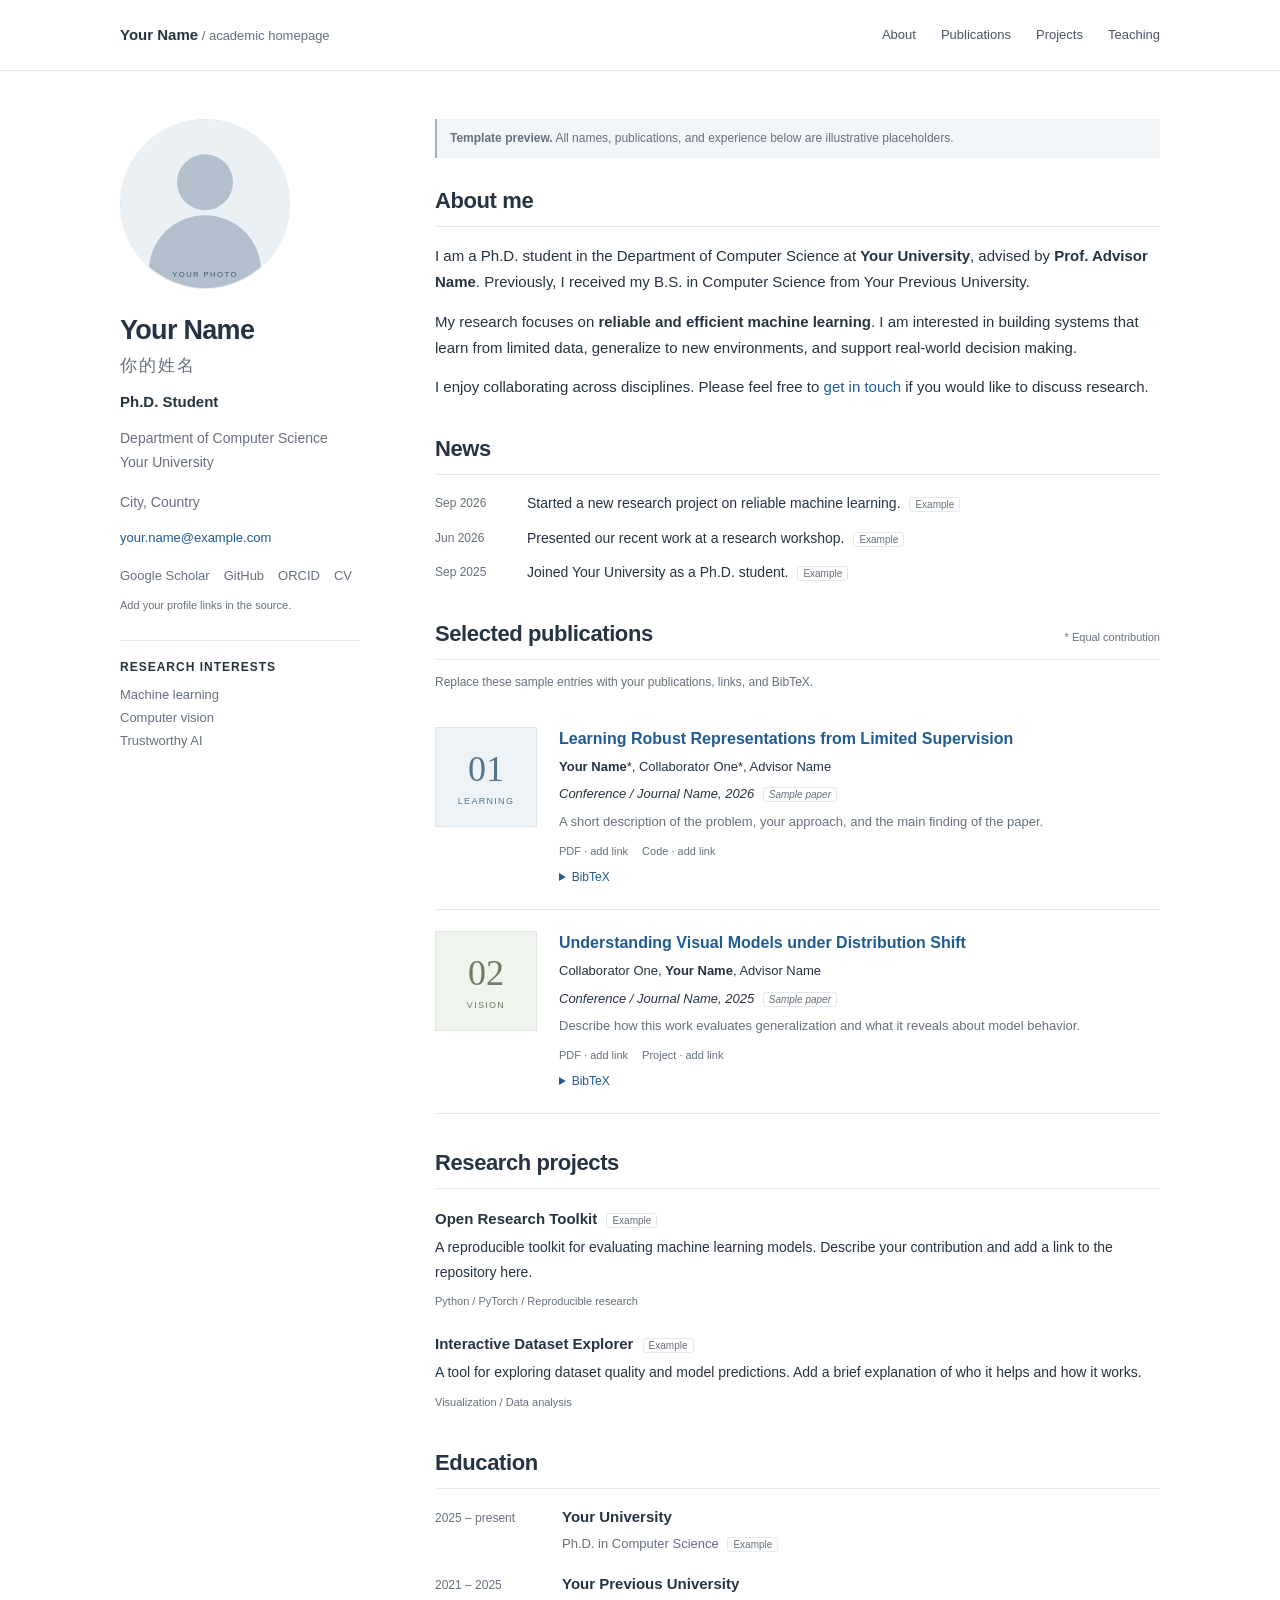
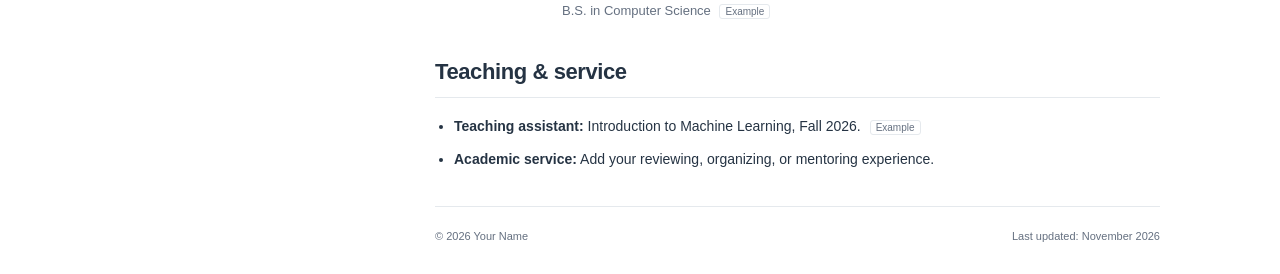
==== index.html @ 6ef875ea "Add files via upload" ====
<!DOCTYPE html>
<html lang="en">
<head>
  <meta charset="utf-8">
  <meta name="viewport" content="width=device-width, initial-scale=1">
  <!-- Replace the title and description with your own information. -->
  <title>Your Name | Academic Homepage</title>
  <meta name="description" content="Academic homepage of Your Name. Research interests, publications, projects, and teaching.">
  <link rel="icon" href="assets/avatar.svg" type="image/svg+xml">
  <link rel="stylesheet" href="style.css">
</head>
<body>
  <a class="skip-link" href="#main">Skip to content</a>
  <header class="site-header">
    <div class="header-inner">
      <a class="wordmark" href="./">Your Name<span> / academic homepage</span></a>
      <nav aria-label="Main navigation">
        <a href="#about">About</a><a href="#publications">Publications</a><a href="#projects">Projects</a><a href="#teaching">Teaching</a>
      </nav>
    </div>
  </header>

  <div class="layout">
    <aside class="profile" aria-label="Personal information">
      <!-- Replace this file with your portrait, and update the alt text. -->
      <img class="portrait" src="assets/avatar.svg" alt="Placeholder portrait — replace with your photo" width="180" height="180">
      <h1>Your Name <span class="chinese-name" lang="zh-CN">你的姓名</span></h1>
      <p class="position">Ph.D. Student</p>
      <p class="affiliation">Department of Computer Science<br>Your University</p>
      <p class="location">City, Country</p>
      <!-- Replace the sample email and add links to your actual profiles. -->
      <a class="email" href="mailto:your.name@example.com">your.name@example.com</a>
      <div class="profile-links" aria-label="Profile links to configure">
        <span>Google Scholar</span><span>GitHub</span><span>ORCID</span><span>CV</span>
      </div>
      <p class="profile-note">Add your profile links in the source.</p>
      <div class="research-topics">
        <h2>Research interests</h2>
        <ul><li>Machine learning</li><li>Computer vision</li><li>Trustworthy AI</li></ul>
      </div>
    </aside>

    <main id="main">
      <p class="template-note"><strong>Template preview.</strong> All names, publications, and experience below are illustrative placeholders.</p>
      <section id="about">
        <h2>About me</h2>
        <p>I am a Ph.D. student in the Department of Computer Science at <strong>Your University</strong>, advised by <strong>Prof. Advisor Name</strong>. Previously, I received my B.S. in Computer Science from Your Previous University.</p>
        <p>My research focuses on <strong>reliable and efficient machine learning</strong>. I am interested in building systems that learn from limited data, generalize to new environments, and support real-world decision making.</p>
        <p>I enjoy collaborating across disciplines. Please feel free to <a href="mailto:your.name@example.com">get in touch</a> if you would like to discuss research.</p>
      </section>

      <section id="news">
        <h2>News</h2>
        <ul class="news-list">
          <li><time datetime="2026-09">Sep 2026</time><span>Started a new research project on reliable machine learning. <span class="sample">Example</span></span></li>
          <li><time datetime="2026-06">Jun 2026</time><span>Presented our recent work at a research workshop. <span class="sample">Example</span></span></li>
          <li><time datetime="2025-09">Sep 2025</time><span>Joined Your University as a Ph.D. student. <span class="sample">Example</span></span></li>
        </ul>
      </section>

      <section id="publications">
        <div class="section-heading"><h2>Selected publications</h2><span>* Equal contribution</span></div>
        <p class="section-intro">Replace these sample entries with your publications, links, and BibTeX.</p>
        <!-- Copy a publication article to add another paper. Use real paper URLs in place of the resource labels. -->
        <article class="publication">
          <div class="paper-mark" aria-hidden="true"><span>01</span>LEARNING</div>
          <div class="paper-content">
            <h3>Learning Robust Representations from Limited Supervision</h3>
            <p class="authors"><strong>Your Name</strong>*, Collaborator One*, Advisor Name</p>
            <p class="venue">Conference / Journal Name, 2026 <span class="sample">Sample paper</span></p>
            <p class="paper-summary">A short description of the problem, your approach, and the main finding of the paper.</p>
            <div class="paper-links"><span>PDF · add link</span><span>Code · add link</span></div>
            <details><summary>BibTeX</summary><pre><code>@article{yourname2026sample,
  title   = {Learning Robust Representations from Limited Supervision},
  author  = {Your Name and Collaborator One and Advisor Name},
  journal = {Conference / Journal Name — placeholder},
  year    = {2026},
  note    = {Illustrative entry; replace before publishing}
}</code></pre></details>
          </div>
        </article>
        <article class="publication">
          <div class="paper-mark second" aria-hidden="true"><span>02</span>VISION</div>
          <div class="paper-content">
            <h3>Understanding Visual Models under Distribution Shift</h3>
            <p class="authors">Collaborator One, <strong>Your Name</strong>, Advisor Name</p>
            <p class="venue">Conference / Journal Name, 2025 <span class="sample">Sample paper</span></p>
            <p class="paper-summary">Describe how this work evaluates generalization and what it reveals about model behavior.</p>
            <div class="paper-links"><span>PDF · add link</span><span>Project · add link</span></div>
            <details><summary>BibTeX</summary><pre><code>@article{yourname2025sample,
  title   = {Understanding Visual Models under Distribution Shift},
  author  = {Collaborator One and Your Name and Advisor Name},
  journal = {Conference / Journal Name — placeholder},
  year    = {2025},
  note    = {Illustrative entry; replace before publishing}
}</code></pre></details>
          </div>
        </article>
      </section>

      <section id="projects">
        <h2>Research projects</h2>
        <article class="project"><h3>Open Research Toolkit <span class="sample">Example</span></h3><p>A reproducible toolkit for evaluating machine learning models. Describe your contribution and add a link to the repository here.</p><span class="project-meta">Python / PyTorch / Reproducible research</span></article>
        <article class="project"><h3>Interactive Dataset Explorer <span class="sample">Example</span></h3><p>A tool for exploring dataset quality and model predictions. Add a brief explanation of who it helps and how it works.</p><span class="project-meta">Visualization / Data analysis</span></article>
      </section>

      <section id="education">
        <h2>Education</h2>
        <div class="timeline-row"><span class="date">2025 – present</span><div><h3>Your University</h3><p>Ph.D. in Computer Science <span class="sample">Example</span></p></div></div>
        <div class="timeline-row"><span class="date">2021 – 2025</span><div><h3>Your Previous University</h3><p>B.S. in Computer Science <span class="sample">Example</span></p></div></div>
      </section>

      <section id="teaching">
        <h2>Teaching &amp; service</h2>
        <ul class="plain-list"><li><strong>Teaching assistant:</strong> Introduction to Machine Learning, Fall 2026. <span class="sample">Example</span></li><li><strong>Academic service:</strong> Add your reviewing, organizing, or mentoring experience.</li></ul>
      </section>
      <footer><span>© 2026 Your Name</span><span>Last updated: November 2026</span></footer>
    </main>
  </div>
</body>
</html>
---- style.css ----
:root{color-scheme:light;--ink:#253343;--muted:#657080;--blue:#205b91;--line:#e5e9ed;--soft:#f3f6f8}
*{box-sizing:border-box}
html{scroll-behavior:smooth;scroll-padding-top:90px}
body{margin:0;background:#fff;color:var(--ink);font-family:-apple-system,BlinkMacSystemFont,"Segoe UI",Arial,"Noto Sans",sans-serif;font-size:15px;line-height:1.75}
a{color:var(--blue);text-decoration:none;text-underline-offset:3px}
a:hover{text-decoration:underline}
a:focus-visible,summary:focus-visible{outline:3px solid #85aed1;outline-offset:5px;border-radius:2px}
.skip-link{position:absolute;left:16px;top:-100px;background:white;padding:10px;z-index:10}.skip-link:focus{top:10px}
.site-header{border-bottom:1px solid var(--line);background:#fff}
.header-inner{max-width:1100px;padding:22px 30px;margin:auto;display:flex;justify-content:space-between;gap:24px;align-items:center}
.wordmark{font-weight:650;color:var(--ink);white-space:nowrap}.wordmark span{font-weight:400;color:var(--muted);font-size:13px}
nav{display:flex;gap:25px;font-size:13px}nav a{color:#495568}
.layout{max-width:1100px;padding:48px 30px 0;margin:auto;display:grid;grid-template-columns:240px minmax(0,1fr);gap:65px}
.profile{align-self:start;position:sticky;top:35px}.portrait{display:block;width:170px;height:170px;border-radius:50%;margin-bottom:24px;object-fit:cover;border:1px solid var(--line)}
h1{font-size:27px;letter-spacing:-.7px;line-height:1.3;margin:0 0 12px}.chinese-name{display:block;font-size:17px;font-weight:400;color:var(--muted);letter-spacing:2px;margin-top:7px}
.profile p{margin:0 0 10px}.position{font-weight:600}.affiliation,.location{font-size:14px;color:var(--muted)}.location{margin-top:15px!important}.email{font-size:13px;overflow-wrap:anywhere}
.profile-links{display:flex;flex-wrap:wrap;gap:6px 14px;margin-top:15px;font-size:13px;color:var(--muted)}.profile-note{font-size:11px;color:var(--muted);margin-top:8px!important}
.research-topics{border-top:1px solid var(--line);margin-top:25px;padding-top:18px}.research-topics h2{font-size:12px;letter-spacing:1px;text-transform:uppercase;border:0;padding:0;margin:0 0 8px}.research-topics ul{list-style:none;padding:0;margin:0;color:var(--muted);font-size:13px}
main{min-width:0}.template-note{font-size:12px;line-height:1.6;padding:10px 13px;background:var(--soft);border-left:2px solid #9cb1c2;color:var(--muted);margin:0 0 28px}
section{margin-bottom:34px}h2{font-size:22px;font-weight:600;letter-spacing:-.4px;margin:0 0 16px;padding-bottom:9px;border-bottom:1px solid var(--line);line-height:1.4}p{margin:0 0 13px}strong{font-weight:600}h3{font-size:15px;line-height:1.5;margin:0 0 5px;font-weight:600}
.news-list{list-style:none;padding:0;margin:0}.news-list li{display:grid;grid-template-columns:78px 1fr;gap:14px;margin:10px 0;font-size:14px}.news-list time{font-size:12px;color:var(--muted);padding-top:2px}.sample{font-size:10px;font-weight:400;color:var(--muted);border:1px solid var(--line);padding:1px 5px;border-radius:3px;white-space:nowrap;margin-left:5px}
.section-heading{display:flex;align-items:baseline;justify-content:space-between;gap:15px;border-bottom:1px solid var(--line);margin-bottom:12px}.section-heading h2{border:0;margin:0}.section-heading>span{color:var(--muted);font-size:11px;white-space:nowrap}.section-intro{font-size:12px;color:var(--muted)}
.publication{display:grid;grid-template-columns:102px minmax(0,1fr);gap:22px;padding:21px 0;border-bottom:1px solid var(--line)}.paper-mark{height:100px;background:#edf3f7;border:1px solid #dae5ed;display:flex;flex-direction:column;align-items:center;justify-content:center;font-size:9px;letter-spacing:1.3px;color:#56758d}.paper-mark span{font-family:Georgia,serif;font-size:36px;line-height:1.4;letter-spacing:0}.paper-mark.second{background:#f0f4ef;border-color:#e0e7dd;color:#6c7d60}.paper-content h3{color:var(--blue);font-size:16px}.authors,.venue,.paper-summary{font-size:13px;margin:5px 0}.venue{font-style:italic}.paper-summary{color:var(--muted);line-height:1.65}.paper-links{display:flex;gap:14px;font-size:11px;color:var(--muted);margin-top:9px}details{margin-top:6px;font-size:12px}summary{cursor:pointer;color:var(--blue);width:fit-content}pre{padding:12px;background:var(--soft);font-size:11px;overflow:auto;line-height:1.6;max-width:100%}
.project{margin:19px 0}.project p{font-size:14px;margin-bottom:3px}.project-meta{font-size:11px;color:var(--muted)}.timeline-row{display:grid;grid-template-columns:112px 1fr;gap:15px;margin:17px 0}.date{font-size:12px;color:var(--muted);padding-top:2px}.timeline-row p{font-size:13px;margin:0;color:var(--muted)}.plain-list{padding-left:19px;font-size:14px}.plain-list li{margin-bottom:9px}footer{border-top:1px solid var(--line);padding:20px 0 28px;display:flex;justify-content:space-between;gap:15px;font-size:11px;color:var(--muted)}
@media(min-width:1200px){.layout{gap:75px}}
@media(max-width:800px){.header-inner{padding:18px 24px;flex-wrap:wrap;gap:10px}nav{gap:20px}.layout{grid-template-columns:200px minmax(0,1fr);gap:30px;padding:32px 24px 0}.portrait{width:145px;height:145px}.publication{grid-template-columns:1fr}.paper-mark{display:none}.wordmark span{display:none}}
@media(max-width:600px){html{scroll-padding-top:20px}.header-inner{display:block}.wordmark{font-size:15px}nav{margin-top:12px;gap:18px;flex-wrap:wrap;font-size:12px}.layout{display:block;padding:27px 22px 0}.profile{position:static;margin-bottom:30px;display:flow-root}.portrait{float:right;width:96px;height:96px;margin:0 0 15px 15px}h1{font-size:25px}.chinese-name{font-size:15px}.research-topics{clear:both;padding-top:14px;margin-top:18px}.research-topics ul{display:flex;flex-wrap:wrap;gap:4px 15px}.profile-note{margin-bottom:0!important}.section-heading{flex-wrap:wrap;gap:0;padding-bottom:7px}.section-heading h2{padding-bottom:4px}.news-list li{grid-template-columns:68px 1fr;gap:8px}.timeline-row{grid-template-columns:100px 1fr;gap:10px}footer{flex-wrap:wrap}h2{font-size:21px}}
@media(prefers-reduced-motion:reduce){html{scroll-behavior:auto}}
@media print{.site-header,.skip-link,.template-note,.profile-note{display:none}.layout{max-width:none;grid-template-columns:190px 1fr;gap:30px;padding:0}.profile{position:static}body{font-size:12px}section{break-inside:avoid}a{color:inherit}.portrait{width:120px;height:120px}}
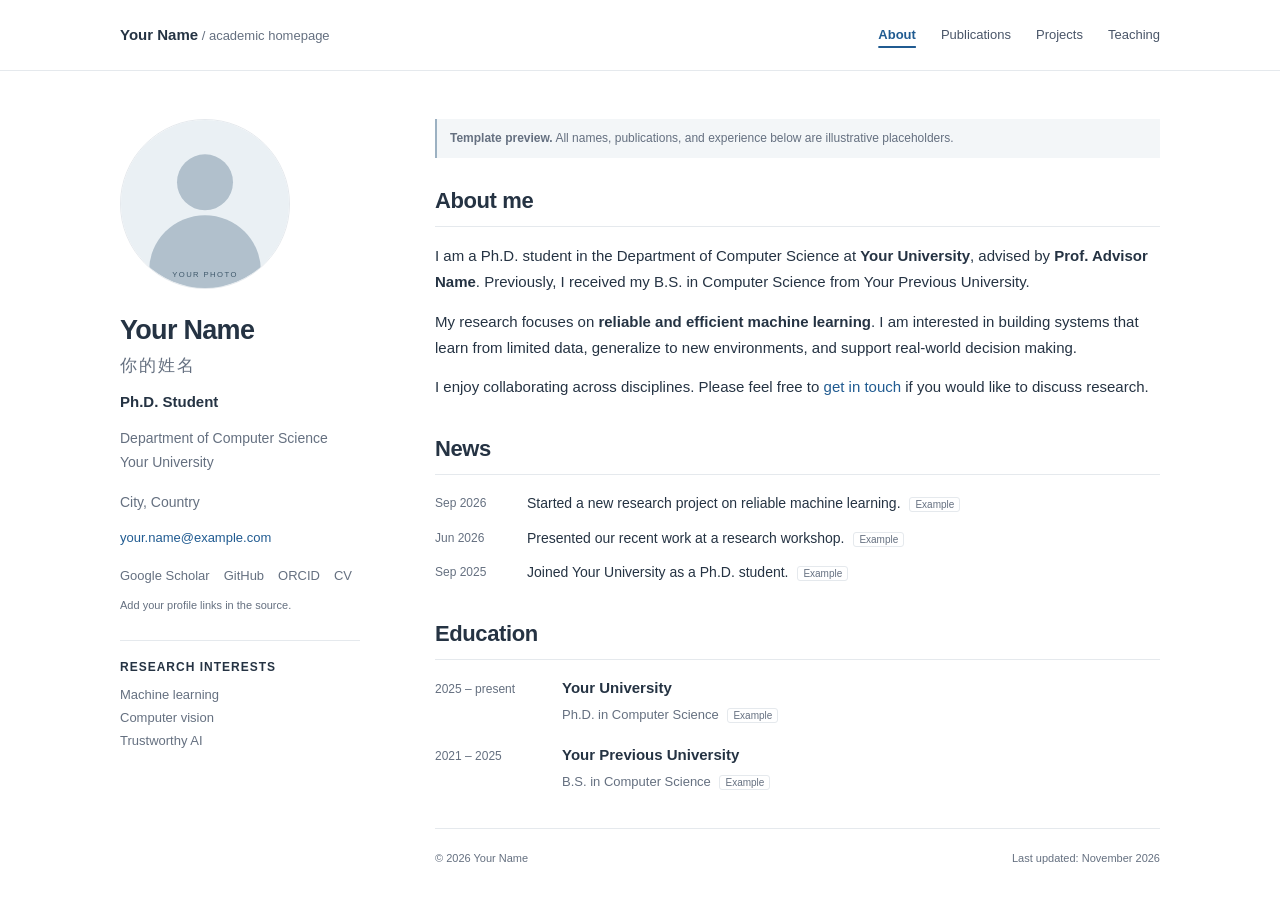
==== commit b727cd5b: "Split academic homepage into four static pages" ====
--- a/index.html
+++ b/index.html
@@ -4,8 +4,8 @@
   <meta charset="utf-8">
   <meta name="viewport" content="width=device-width, initial-scale=1">
   <!-- Replace the title and description with your own information. -->
-  <title>Your Name | Academic Homepage</title>
-  <meta name="description" content="Academic homepage of Your Name. Research interests, publications, projects, and teaching.">
+  <title>About | Your Name</title>
+  <meta name="description" content="About — Your Name, academic homepage.">
   <link rel="icon" href="assets/avatar.svg" type="image/svg+xml">
   <link rel="stylesheet" href="style.css">
 </head>
@@ -15,7 +15,7 @@
     <div class="header-inner">
       <a class="wordmark" href="./">Your Name<span> / academic homepage</span></a>
       <nav aria-label="Main navigation">
-        <a href="#about">About</a><a href="#publications">Publications</a><a href="#projects">Projects</a><a href="#teaching">Teaching</a>
+        <a href="index.html" aria-current="page">About</a><a href="publications.html">Publications</a><a href="projects.html">Projects</a><a href="teaching.html">Teaching</a>
       </nav>
     </div>
   </header>
@@ -58,61 +58,10 @@
         </ul>
       </section>
 
-      <section id="publications">
-        <div class="section-heading"><h2>Selected publications</h2><span>* Equal contribution</span></div>
-        <p class="section-intro">Replace these sample entries with your publications, links, and BibTeX.</p>
-        <!-- Copy a publication article to add another paper. Use real paper URLs in place of the resource labels. -->
-        <article class="publication">
-          <div class="paper-mark" aria-hidden="true"><span>01</span>LEARNING</div>
-          <div class="paper-content">
-            <h3>Learning Robust Representations from Limited Supervision</h3>
-            <p class="authors"><strong>Your Name</strong>*, Collaborator One*, Advisor Name</p>
-            <p class="venue">Conference / Journal Name, 2026 <span class="sample">Sample paper</span></p>
-            <p class="paper-summary">A short description of the problem, your approach, and the main finding of the paper.</p>
-            <div class="paper-links"><span>PDF · add link</span><span>Code · add link</span></div>
-            <details><summary>BibTeX</summary><pre><code>@article{yourname2026sample,
-  title   = {Learning Robust Representations from Limited Supervision},
-  author  = {Your Name and Collaborator One and Advisor Name},
-  journal = {Conference / Journal Name — placeholder},
-  year    = {2026},
-  note    = {Illustrative entry; replace before publishing}
-}</code></pre></details>
-          </div>
-        </article>
-        <article class="publication">
-          <div class="paper-mark second" aria-hidden="true"><span>02</span>VISION</div>
-          <div class="paper-content">
-            <h3>Understanding Visual Models under Distribution Shift</h3>
-            <p class="authors">Collaborator One, <strong>Your Name</strong>, Advisor Name</p>
-            <p class="venue">Conference / Journal Name, 2025 <span class="sample">Sample paper</span></p>
-            <p class="paper-summary">Describe how this work evaluates generalization and what it reveals about model behavior.</p>
-            <div class="paper-links"><span>PDF · add link</span><span>Project · add link</span></div>
-            <details><summary>BibTeX</summary><pre><code>@article{yourname2025sample,
-  title   = {Understanding Visual Models under Distribution Shift},
-  author  = {Collaborator One and Your Name and Advisor Name},
-  journal = {Conference / Journal Name — placeholder},
-  year    = {2025},
-  note    = {Illustrative entry; replace before publishing}
-}</code></pre></details>
-          </div>
-        </article>
-      </section>
-
-      <section id="projects">
-        <h2>Research projects</h2>
-        <article class="project"><h3>Open Research Toolkit <span class="sample">Example</span></h3><p>A reproducible toolkit for evaluating machine learning models. Describe your contribution and add a link to the repository here.</p><span class="project-meta">Python / PyTorch / Reproducible research</span></article>
-        <article class="project"><h3>Interactive Dataset Explorer <span class="sample">Example</span></h3><p>A tool for exploring dataset quality and model predictions. Add a brief explanation of who it helps and how it works.</p><span class="project-meta">Visualization / Data analysis</span></article>
-      </section>
-
       <section id="education">
         <h2>Education</h2>
         <div class="timeline-row"><span class="date">2025 – present</span><div><h3>Your University</h3><p>Ph.D. in Computer Science <span class="sample">Example</span></p></div></div>
         <div class="timeline-row"><span class="date">2021 – 2025</span><div><h3>Your Previous University</h3><p>B.S. in Computer Science <span class="sample">Example</span></p></div></div>
-      </section>
-
-      <section id="teaching">
-        <h2>Teaching &amp; service</h2>
-        <ul class="plain-list"><li><strong>Teaching assistant:</strong> Introduction to Machine Learning, Fall 2026. <span class="sample">Example</span></li><li><strong>Academic service:</strong> Add your reviewing, organizing, or mentoring experience.</li></ul>
       </section>
       <footer><span>© 2026 Your Name</span><span>Last updated: November 2026</span></footer>
     </main>
--- a/style.css
+++ b/style.css
@@ -9,7 +9,7 @@
 .site-header{border-bottom:1px solid var(--line);background:#fff}
 .header-inner{max-width:1100px;padding:22px 30px;margin:auto;display:flex;justify-content:space-between;gap:24px;align-items:center}
 .wordmark{font-weight:650;color:var(--ink);white-space:nowrap}.wordmark span{font-weight:400;color:var(--muted);font-size:13px}
-nav{display:flex;gap:25px;font-size:13px}nav a{color:#495568}
+nav{display:flex;gap:25px;font-size:13px}nav a{color:#495568}nav a[aria-current="page"]{color:var(--blue);font-weight:650;text-decoration:underline;text-decoration-thickness:2px;text-underline-offset:7px}
 .layout{max-width:1100px;padding:48px 30px 0;margin:auto;display:grid;grid-template-columns:240px minmax(0,1fr);gap:65px}
 .profile{align-self:start;position:sticky;top:35px}.portrait{display:block;width:170px;height:170px;border-radius:50%;margin-bottom:24px;object-fit:cover;border:1px solid var(--line)}
 h1{font-size:27px;letter-spacing:-.7px;line-height:1.3;margin:0 0 12px}.chinese-name{display:block;font-size:17px;font-weight:400;color:var(--muted);letter-spacing:2px;margin-top:7px}
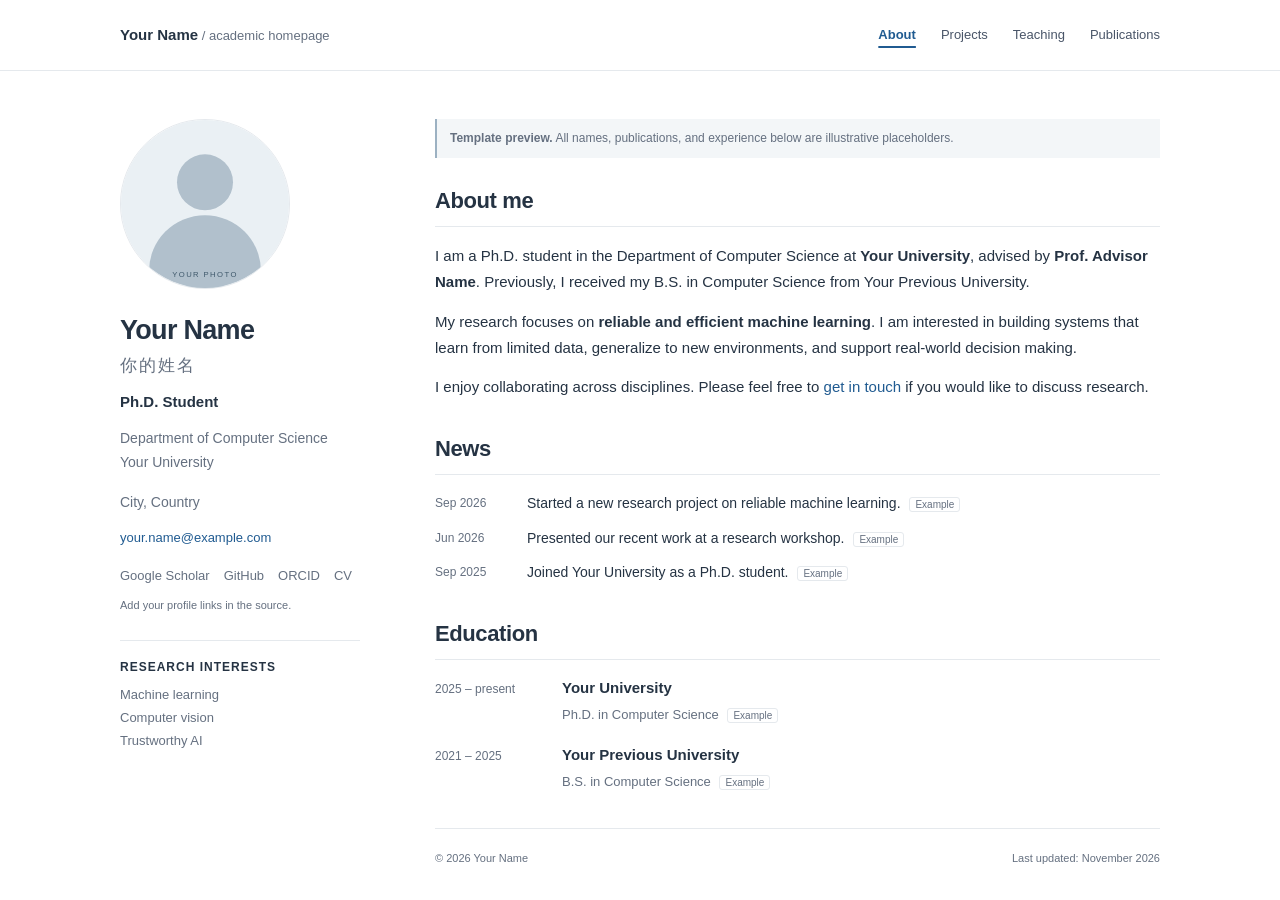
==== commit 5ea241f3: "Reorder navigation to About, Projects, Teaching, Publications" ====
--- a/index.html
+++ b/index.html
@@ -15,7 +15,7 @@
     <div class="header-inner">
       <a class="wordmark" href="./">Your Name<span> / academic homepage</span></a>
       <nav aria-label="Main navigation">
-        <a href="index.html" aria-current="page">About</a><a href="publications.html">Publications</a><a href="projects.html">Projects</a><a href="teaching.html">Teaching</a>
+        <a href="index.html" aria-current="page">About</a><a href="projects.html">Projects</a><a href="teaching.html">Teaching</a><a href="publications.html">Publications</a>
       </nav>
     </div>
   </header>
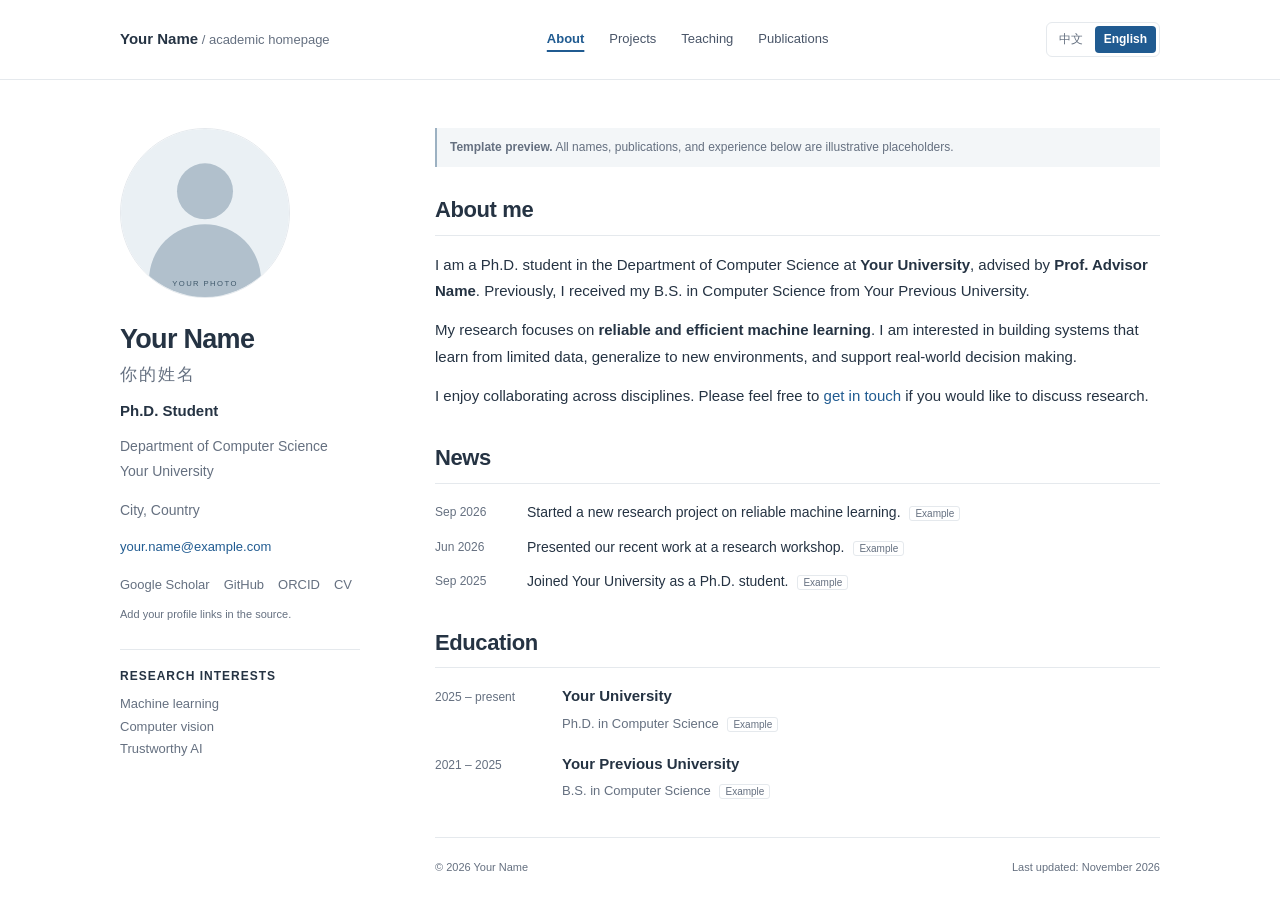
==== commit 89b30f42: "Add Chinese and English versions with language switcher" ====
--- a/index.html
+++ b/index.html
@@ -8,6 +8,8 @@
   <meta name="description" content="About — Your Name, academic homepage.">
   <link rel="icon" href="assets/avatar.svg" type="image/svg+xml">
   <link rel="stylesheet" href="style.css">
+  <link rel="alternate" hreflang="en" href="index.html">
+  <link rel="alternate" hreflang="zh-CN" href="index.zh.html">
 </head>
 <body>
   <a class="skip-link" href="#main">Skip to content</a>
@@ -17,6 +19,10 @@
       <nav aria-label="Main navigation">
         <a href="index.html" aria-current="page">About</a><a href="projects.html">Projects</a><a href="teaching.html">Teaching</a><a href="publications.html">Publications</a>
       </nav>
+      <div class="language-switch" role="group" aria-label="Language / 语言">
+        <a href="index.zh.html" lang="zh-CN" hreflang="zh-CN" aria-label="切换到中文">中文</a>
+        <a href="index.html" lang="en" hreflang="en" aria-current="true" aria-label="Switch to English">English</a>
+      </div>
     </div>
   </header>
 
--- a/style.css
+++ b/style.css
@@ -27,3 +27,11 @@
 @media(max-width:600px){html{scroll-padding-top:20px}.header-inner{display:block}.wordmark{font-size:15px}nav{margin-top:12px;gap:18px;flex-wrap:wrap;font-size:12px}.layout{display:block;padding:27px 22px 0}.profile{position:static;margin-bottom:30px;display:flow-root}.portrait{float:right;width:96px;height:96px;margin:0 0 15px 15px}h1{font-size:25px}.chinese-name{font-size:15px}.research-topics{clear:both;padding-top:14px;margin-top:18px}.research-topics ul{display:flex;flex-wrap:wrap;gap:4px 15px}.profile-note{margin-bottom:0!important}.section-heading{flex-wrap:wrap;gap:0;padding-bottom:7px}.section-heading h2{padding-bottom:4px}.news-list li{grid-template-columns:68px 1fr;gap:8px}.timeline-row{grid-template-columns:100px 1fr;gap:10px}footer{flex-wrap:wrap}h2{font-size:21px}}
 @media(prefers-reduced-motion:reduce){html{scroll-behavior:auto}}
 @media print{.site-header,.skip-link,.template-note,.profile-note{display:none}.layout{max-width:none;grid-template-columns:190px 1fr;gap:30px;padding:0}.profile{position:static}body{font-size:12px}section{break-inside:avoid}a{color:inherit}.portrait{width:120px;height:120px}}
+
+/* Static language selector */
+.header-inner{flex-wrap:wrap;gap:16px 24px}
+.language-switch{display:flex;gap:3px;align-items:center;padding:3px;border:1px solid var(--line);border-radius:6px;font-size:12px;white-space:nowrap}
+.language-switch a{display:block;padding:3px 9px;border-radius:4px;color:var(--muted)}
+.language-switch a[aria-current="true"]{background:var(--blue);color:#fff;font-weight:600}
+@media(max-width:600px){.language-switch{width:fit-content;margin-top:15px}}
+@media print{.language-switch{display:none}}
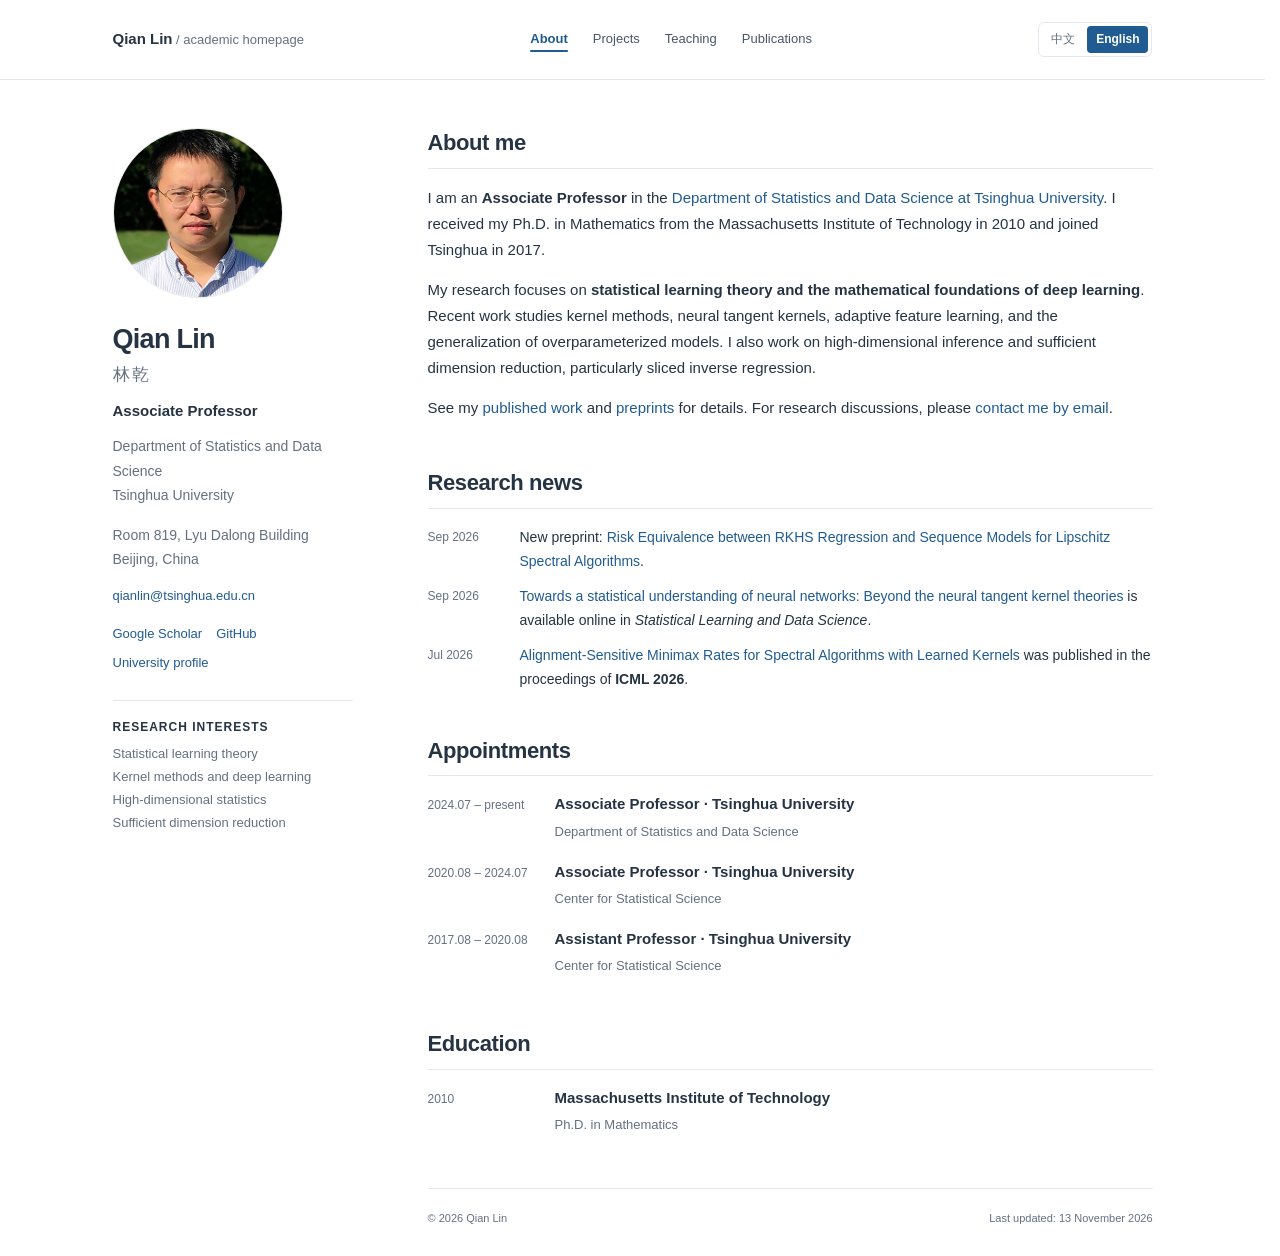
==== commit ac0613ee: "Complete Qian Lin's bilingual homepage with verified profile and research updates" ====
--- a/index.html
+++ b/index.html
@@ -3,10 +3,9 @@
 <head>
   <meta charset="utf-8">
   <meta name="viewport" content="width=device-width, initial-scale=1">
-  <!-- Replace the title and description with your own information. -->
-  <title>About | Your Name</title>
-  <meta name="description" content="About — Your Name, academic homepage.">
-  <link rel="icon" href="assets/avatar.svg" type="image/svg+xml">
+  <title>Qian Lin | Tsinghua University</title>
+  <meta name="description" content="Qian Lin, Associate Professor at Tsinghua University. Research in statistical learning theory, kernel methods, deep learning and high-dimensional statistics.">
+  <link rel="icon" href="assets/favicon.svg" type="image/svg+xml">
   <link rel="stylesheet" href="style.css">
   <link rel="alternate" hreflang="en" href="index.html">
   <link rel="alternate" hreflang="zh-CN" href="index.zh.html">
@@ -15,7 +14,7 @@
   <a class="skip-link" href="#main">Skip to content</a>
   <header class="site-header">
     <div class="header-inner">
-      <a class="wordmark" href="./">Your Name<span> / academic homepage</span></a>
+      <a class="wordmark" href="index.html">Qian Lin<span> / academic homepage</span></a>
       <nav aria-label="Main navigation">
         <a href="index.html" aria-current="page">About</a><a href="projects.html">Projects</a><a href="teaching.html">Teaching</a><a href="publications.html">Publications</a>
       </nav>
@@ -28,48 +27,53 @@
 
   <div class="layout">
     <aside class="profile" aria-label="Personal information">
-      <!-- Replace this file with your portrait, and update the alt text. -->
-      <img class="portrait" src="assets/avatar.svg" alt="Placeholder portrait — replace with your photo" width="180" height="180">
-      <h1>Your Name <span class="chinese-name" lang="zh-CN">你的姓名</span></h1>
-      <p class="position">Ph.D. Student</p>
-      <p class="affiliation">Department of Computer Science<br>Your University</p>
-      <p class="location">City, Country</p>
-      <!-- Replace the sample email and add links to your actual profiles. -->
-      <a class="email" href="mailto:your.name@example.com">your.name@example.com</a>
-      <div class="profile-links" aria-label="Profile links to configure">
-        <span>Google Scholar</span><span>GitHub</span><span>ORCID</span><span>CV</span>
+      <!-- Portrait and appointment details: Tsinghua faculty profile; sources recorded in README.md. -->
+      <img class="portrait portrait-photo" src="assets/qian-lin.jpg" alt="Qian Lin" width="320" height="400">
+      <h1>Qian Lin <span class="chinese-name" lang="zh-CN">林乾</span></h1>
+      <p class="position">Associate Professor</p>
+      <p class="affiliation">Department of Statistics and Data Science<br>Tsinghua University</p>
+      <p class="location">Room 819, Lyu Dalong Building<br>Beijing, China</p>
+      <a class="email" href="mailto:qianlin@tsinghua.edu.cn">qianlin@tsinghua.edu.cn</a>
+      <div class="profile-links" aria-label="Profile links">
+        <a href="https://scholar.google.com/citations?user=kHPrqdgAAAAJ&amp;hl=en">Google Scholar</a>
+        <a href="https://github.com/qianlinpage">GitHub</a>
+        <a href="https://www.stat.tsinghua.edu.cn/en/info/1023/1049.htm">University profile</a>
       </div>
-      <p class="profile-note">Add your profile links in the source.</p>
       <div class="research-topics">
         <h2>Research interests</h2>
-        <ul><li>Machine learning</li><li>Computer vision</li><li>Trustworthy AI</li></ul>
+        <ul><li>Statistical learning theory</li><li>Kernel methods and deep learning</li><li>High-dimensional statistics</li><li>Sufficient dimension reduction</li></ul>
       </div>
     </aside>
 
     <main id="main">
-      <p class="template-note"><strong>Template preview.</strong> All names, publications, and experience below are illustrative placeholders.</p>
       <section id="about">
         <h2>About me</h2>
-        <p>I am a Ph.D. student in the Department of Computer Science at <strong>Your University</strong>, advised by <strong>Prof. Advisor Name</strong>. Previously, I received my B.S. in Computer Science from Your Previous University.</p>
-        <p>My research focuses on <strong>reliable and efficient machine learning</strong>. I am interested in building systems that learn from limited data, generalize to new environments, and support real-world decision making.</p>
-        <p>I enjoy collaborating across disciplines. Please feel free to <a href="mailto:your.name@example.com">get in touch</a> if you would like to discuss research.</p>
+        <p>I am an <strong>Associate Professor</strong> in the <a href="https://www.stat.tsinghua.edu.cn/en/info/1023/1049.htm">Department of Statistics and Data Science at Tsinghua University</a>. I received my Ph.D. in Mathematics from the Massachusetts Institute of Technology in 2010 and joined Tsinghua in 2017.</p>
+        <p>My research focuses on <strong>statistical learning theory and the mathematical foundations of deep learning</strong>. Recent work studies kernel methods, neural tangent kernels, adaptive feature learning, and the generalization of overparameterized models. I also work on high-dimensional inference and sufficient dimension reduction, particularly sliced inverse regression.</p>
+        <p>See my <a href="publications.html#published-papers">published work</a> and <a href="publications.html#preprints">preprints</a> for details. For research discussions, please <a href="mailto:qianlin@tsinghua.edu.cn">contact me by email</a>.</p>
       </section>
 
       <section id="news">
-        <h2>News</h2>
+        <h2>Research news</h2>
         <ul class="news-list">
-          <li><time datetime="2026-09">Sep 2026</time><span>Started a new research project on reliable machine learning. <span class="sample">Example</span></span></li>
-          <li><time datetime="2026-06">Jun 2026</time><span>Presented our recent work at a research workshop. <span class="sample">Example</span></span></li>
-          <li><time datetime="2025-09">Sep 2025</time><span>Joined Your University as a Ph.D. student. <span class="sample">Example</span></span></li>
+          <li><time datetime="2026-09-08">Sep 2026</time><span>New preprint: <a href="publications.html#paper-40">Risk Equivalence between RKHS Regression and Sequence Models for Lipschitz Spectral Algorithms</a>.</span></li>
+          <li><time datetime="2026-09-01">Sep 2026</time><span><a href="publications.html#paper-13">Towards a statistical understanding of neural networks: Beyond the neural tangent kernel theories</a> is available online in <em>Statistical Learning and Data Science</em>.</span></li>
+          <li><time datetime="2026-07">Jul 2026</time><span><a href="publications.html#paper-39">Alignment-Sensitive Minimax Rates for Spectral Algorithms with Learned Kernels</a> was published in the proceedings of <strong>ICML 2026</strong>.</span></li>
         </ul>
+      </section>
+
+      <section id="appointments">
+        <h2>Appointments</h2>
+        <div class="timeline-row"><span class="date">2024.07 – present</span><div><h3>Associate Professor · Tsinghua University</h3><p>Department of Statistics and Data Science</p></div></div>
+        <div class="timeline-row"><span class="date">2020.08 – 2024.07</span><div><h3>Associate Professor · Tsinghua University</h3><p>Center for Statistical Science</p></div></div>
+        <div class="timeline-row"><span class="date">2017.08 – 2020.08</span><div><h3>Assistant Professor · Tsinghua University</h3><p>Center for Statistical Science</p></div></div>
       </section>
 
       <section id="education">
         <h2>Education</h2>
-        <div class="timeline-row"><span class="date">2025 – present</span><div><h3>Your University</h3><p>Ph.D. in Computer Science <span class="sample">Example</span></p></div></div>
-        <div class="timeline-row"><span class="date">2021 – 2025</span><div><h3>Your Previous University</h3><p>B.S. in Computer Science <span class="sample">Example</span></p></div></div>
+        <div class="timeline-row"><span class="date">2010</span><div><h3>Massachusetts Institute of Technology</h3><p>Ph.D. in Mathematics</p></div></div>
       </section>
-      <footer><span>© 2026 Your Name</span><span>Last updated: November 2026</span></footer>
+      <footer><span>© 2026 Qian Lin</span><span>Last updated: <time datetime="2026-11-13">13 November 2026</time></span></footer>
     </main>
   </div>
 </body>
--- a/style.css
+++ b/style.css
@@ -1,6 +1,6 @@
 :root{color-scheme:light;--ink:#253343;--muted:#657080;--blue:#205b91;--line:#e5e9ed;--soft:#f3f6f8}
 *{box-sizing:border-box}
-html{scroll-behavior:smooth;scroll-padding-top:90px}
+html{scrollbar-gutter:stable;scroll-behavior:smooth;scroll-padding-top:90px}
 body{margin:0;background:#fff;color:var(--ink);font-family:-apple-system,BlinkMacSystemFont,"Segoe UI",Arial,"Noto Sans",sans-serif;font-size:15px;line-height:1.75}
 a{color:var(--blue);text-decoration:none;text-underline-offset:3px}
 a:hover{text-decoration:underline}
@@ -12,16 +12,19 @@
 nav{display:flex;gap:25px;font-size:13px}nav a{color:#495568}nav a[aria-current="page"]{color:var(--blue);font-weight:650;text-decoration:underline;text-decoration-thickness:2px;text-underline-offset:7px}
 .layout{max-width:1100px;padding:48px 30px 0;margin:auto;display:grid;grid-template-columns:240px minmax(0,1fr);gap:65px}
 .profile{align-self:start;position:sticky;top:35px}.portrait{display:block;width:170px;height:170px;border-radius:50%;margin-bottom:24px;object-fit:cover;border:1px solid var(--line)}
+.portrait-photo{object-position:center 20%}
 h1{font-size:27px;letter-spacing:-.7px;line-height:1.3;margin:0 0 12px}.chinese-name{display:block;font-size:17px;font-weight:400;color:var(--muted);letter-spacing:2px;margin-top:7px}
 .profile p{margin:0 0 10px}.position{font-weight:600}.affiliation,.location{font-size:14px;color:var(--muted)}.location{margin-top:15px!important}.email{font-size:13px;overflow-wrap:anywhere}
 .profile-links{display:flex;flex-wrap:wrap;gap:6px 14px;margin-top:15px;font-size:13px;color:var(--muted)}.profile-note{font-size:11px;color:var(--muted);margin-top:8px!important}
 .research-topics{border-top:1px solid var(--line);margin-top:25px;padding-top:18px}.research-topics h2{font-size:12px;letter-spacing:1px;text-transform:uppercase;border:0;padding:0;margin:0 0 8px}.research-topics ul{list-style:none;padding:0;margin:0;color:var(--muted);font-size:13px}
-main{min-width:0}.template-note{font-size:12px;line-height:1.6;padding:10px 13px;background:var(--soft);border-left:2px solid #9cb1c2;color:var(--muted);margin:0 0 28px}
+main{min-width:0;display:flex;flex-direction:column}main>footer{margin-top:auto}.template-note{font-size:12px;line-height:1.6;padding:10px 13px;background:var(--soft);border-left:2px solid #9cb1c2;color:var(--muted);margin:0 0 28px}
 section{margin-bottom:34px}h2{font-size:22px;font-weight:600;letter-spacing:-.4px;margin:0 0 16px;padding-bottom:9px;border-bottom:1px solid var(--line);line-height:1.4}p{margin:0 0 13px}strong{font-weight:600}h3{font-size:15px;line-height:1.5;margin:0 0 5px;font-weight:600}
 .news-list{list-style:none;padding:0;margin:0}.news-list li{display:grid;grid-template-columns:78px 1fr;gap:14px;margin:10px 0;font-size:14px}.news-list time{font-size:12px;color:var(--muted);padding-top:2px}.sample{font-size:10px;font-weight:400;color:var(--muted);border:1px solid var(--line);padding:1px 5px;border-radius:3px;white-space:nowrap;margin-left:5px}
 .section-heading{display:flex;align-items:baseline;justify-content:space-between;gap:15px;border-bottom:1px solid var(--line);margin-bottom:12px}.section-heading h2{border:0;margin:0}.section-heading>span{color:var(--muted);font-size:11px;white-space:nowrap}.section-intro{font-size:12px;color:var(--muted)}
+.publication-nav{display:flex;flex-wrap:wrap;gap:10px 24px;margin:20px 0 28px;padding:12px 16px;background:var(--soft);border-radius:6px}.publication-nav a{color:var(--blue);font-weight:600}.publication-nav span{font-size:11px;font-weight:400;color:var(--muted);margin-left:6px}.publication-group+.publication-group{margin-top:42px}.publication-group-heading{display:flex;flex-wrap:wrap;align-items:baseline;justify-content:space-between;gap:6px 16px;padding-bottom:9px;margin-bottom:12px;border-bottom:1px solid var(--line)}.publication-group-heading h3{font-size:20px;margin:0}.publication-group-heading>span{font-size:12px;color:var(--muted)}.paper-content h4{color:var(--blue);font-size:16px;font-weight:600;line-height:1.5;margin:0 0 5px}
+.merge-note{padding-left:10px;border-left:2px solid #dae5ed}.paper-links{flex-wrap:wrap}
 .publication{display:grid;grid-template-columns:102px minmax(0,1fr);gap:22px;padding:21px 0;border-bottom:1px solid var(--line)}.paper-mark{height:100px;background:#edf3f7;border:1px solid #dae5ed;display:flex;flex-direction:column;align-items:center;justify-content:center;font-size:9px;letter-spacing:1.3px;color:#56758d}.paper-mark span{font-family:Georgia,serif;font-size:36px;line-height:1.4;letter-spacing:0}.paper-mark.second{background:#f0f4ef;border-color:#e0e7dd;color:#6c7d60}.paper-content h3{color:var(--blue);font-size:16px}.authors,.venue,.paper-summary{font-size:13px;margin:5px 0}.venue{font-style:italic}.paper-summary{color:var(--muted);line-height:1.65}.paper-links{display:flex;gap:14px;font-size:11px;color:var(--muted);margin-top:9px}details{margin-top:6px;font-size:12px}summary{cursor:pointer;color:var(--blue);width:fit-content}pre{padding:12px;background:var(--soft);font-size:11px;overflow:auto;line-height:1.6;max-width:100%}
-.project{margin:19px 0}.project p{font-size:14px;margin-bottom:3px}.project-meta{font-size:11px;color:var(--muted)}.timeline-row{display:grid;grid-template-columns:112px 1fr;gap:15px;margin:17px 0}.date{font-size:12px;color:var(--muted);padding-top:2px}.timeline-row p{font-size:13px;margin:0;color:var(--muted)}.plain-list{padding-left:19px;font-size:14px}.plain-list li{margin-bottom:9px}footer{border-top:1px solid var(--line);padding:20px 0 28px;display:flex;justify-content:space-between;gap:15px;font-size:11px;color:var(--muted)}
+.project,.teaching-entry{margin:19px 0}.project p,.teaching-entry p{font-size:14px;margin-bottom:3px}.project-meta{font-size:11px;color:var(--muted)}.timeline-row{display:grid;grid-template-columns:112px 1fr;gap:15px;margin:17px 0}.date{font-size:12px;color:var(--muted);padding-top:2px}.timeline-row p{font-size:13px;margin:0;color:var(--muted)}.plain-list{padding-left:19px;font-size:14px}.plain-list li{margin-bottom:9px}footer{border-top:1px solid var(--line);padding:20px 0 28px;display:flex;justify-content:space-between;gap:15px;font-size:11px;color:var(--muted)}
 @media(min-width:1200px){.layout{gap:75px}}
 @media(max-width:800px){.header-inner{padding:18px 24px;flex-wrap:wrap;gap:10px}nav{gap:20px}.layout{grid-template-columns:200px minmax(0,1fr);gap:30px;padding:32px 24px 0}.portrait{width:145px;height:145px}.publication{grid-template-columns:1fr}.paper-mark{display:none}.wordmark span{display:none}}
 @media(max-width:600px){html{scroll-padding-top:20px}.header-inner{display:block}.wordmark{font-size:15px}nav{margin-top:12px;gap:18px;flex-wrap:wrap;font-size:12px}.layout{display:block;padding:27px 22px 0}.profile{position:static;margin-bottom:30px;display:flow-root}.portrait{float:right;width:96px;height:96px;margin:0 0 15px 15px}h1{font-size:25px}.chinese-name{font-size:15px}.research-topics{clear:both;padding-top:14px;margin-top:18px}.research-topics ul{display:flex;flex-wrap:wrap;gap:4px 15px}.profile-note{margin-bottom:0!important}.section-heading{flex-wrap:wrap;gap:0;padding-bottom:7px}.section-heading h2{padding-bottom:4px}.news-list li{grid-template-columns:68px 1fr;gap:8px}.timeline-row{grid-template-columns:100px 1fr;gap:10px}footer{flex-wrap:wrap}h2{font-size:21px}}
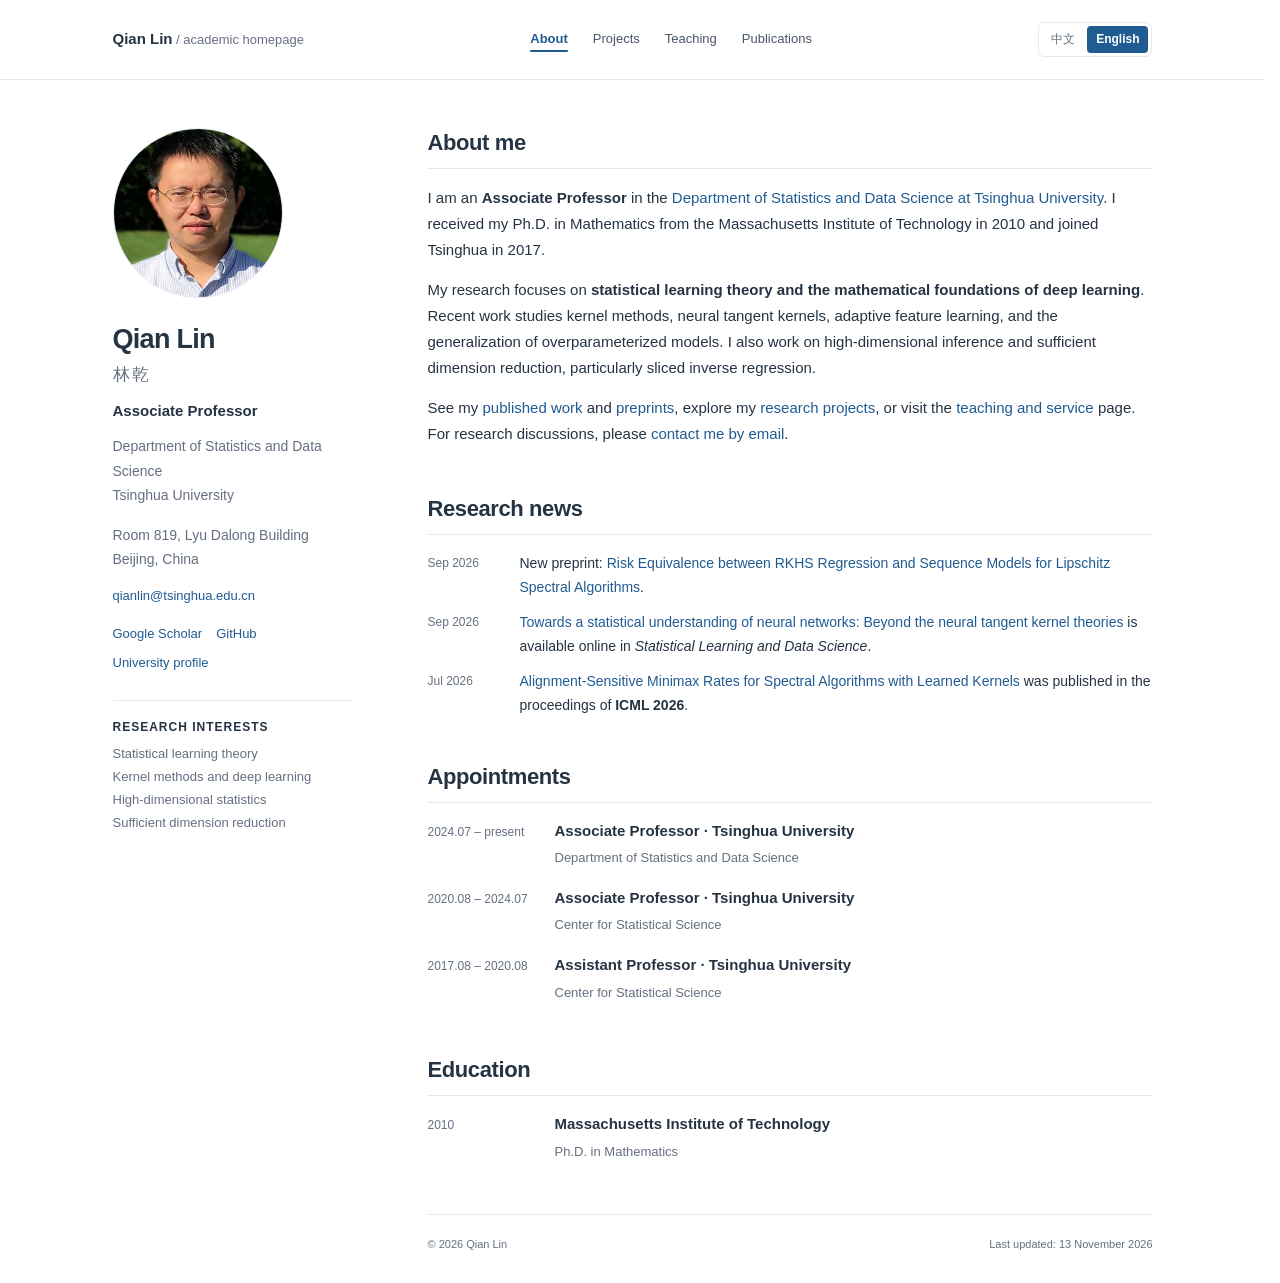
==== commit 709bf969: "Update bilingual projects and teaching; synchronize all site pages" ====
--- a/index.html
+++ b/index.html
@@ -50,7 +50,7 @@
         <h2>About me</h2>
         <p>I am an <strong>Associate Professor</strong> in the <a href="https://www.stat.tsinghua.edu.cn/en/info/1023/1049.htm">Department of Statistics and Data Science at Tsinghua University</a>. I received my Ph.D. in Mathematics from the Massachusetts Institute of Technology in 2010 and joined Tsinghua in 2017.</p>
         <p>My research focuses on <strong>statistical learning theory and the mathematical foundations of deep learning</strong>. Recent work studies kernel methods, neural tangent kernels, adaptive feature learning, and the generalization of overparameterized models. I also work on high-dimensional inference and sufficient dimension reduction, particularly sliced inverse regression.</p>
-        <p>See my <a href="publications.html#published-papers">published work</a> and <a href="publications.html#preprints">preprints</a> for details. For research discussions, please <a href="mailto:qianlin@tsinghua.edu.cn">contact me by email</a>.</p>
+        <p>See my <a href="publications.html#published-papers">published work</a> and <a href="publications.html#preprints">preprints</a>, explore my <a href="projects.html">research projects</a>, or visit the <a href="teaching.html">teaching and service</a> page. For research discussions, please <a href="mailto:qianlin@tsinghua.edu.cn">contact me by email</a>.</p>
       </section>
 
       <section id="news">
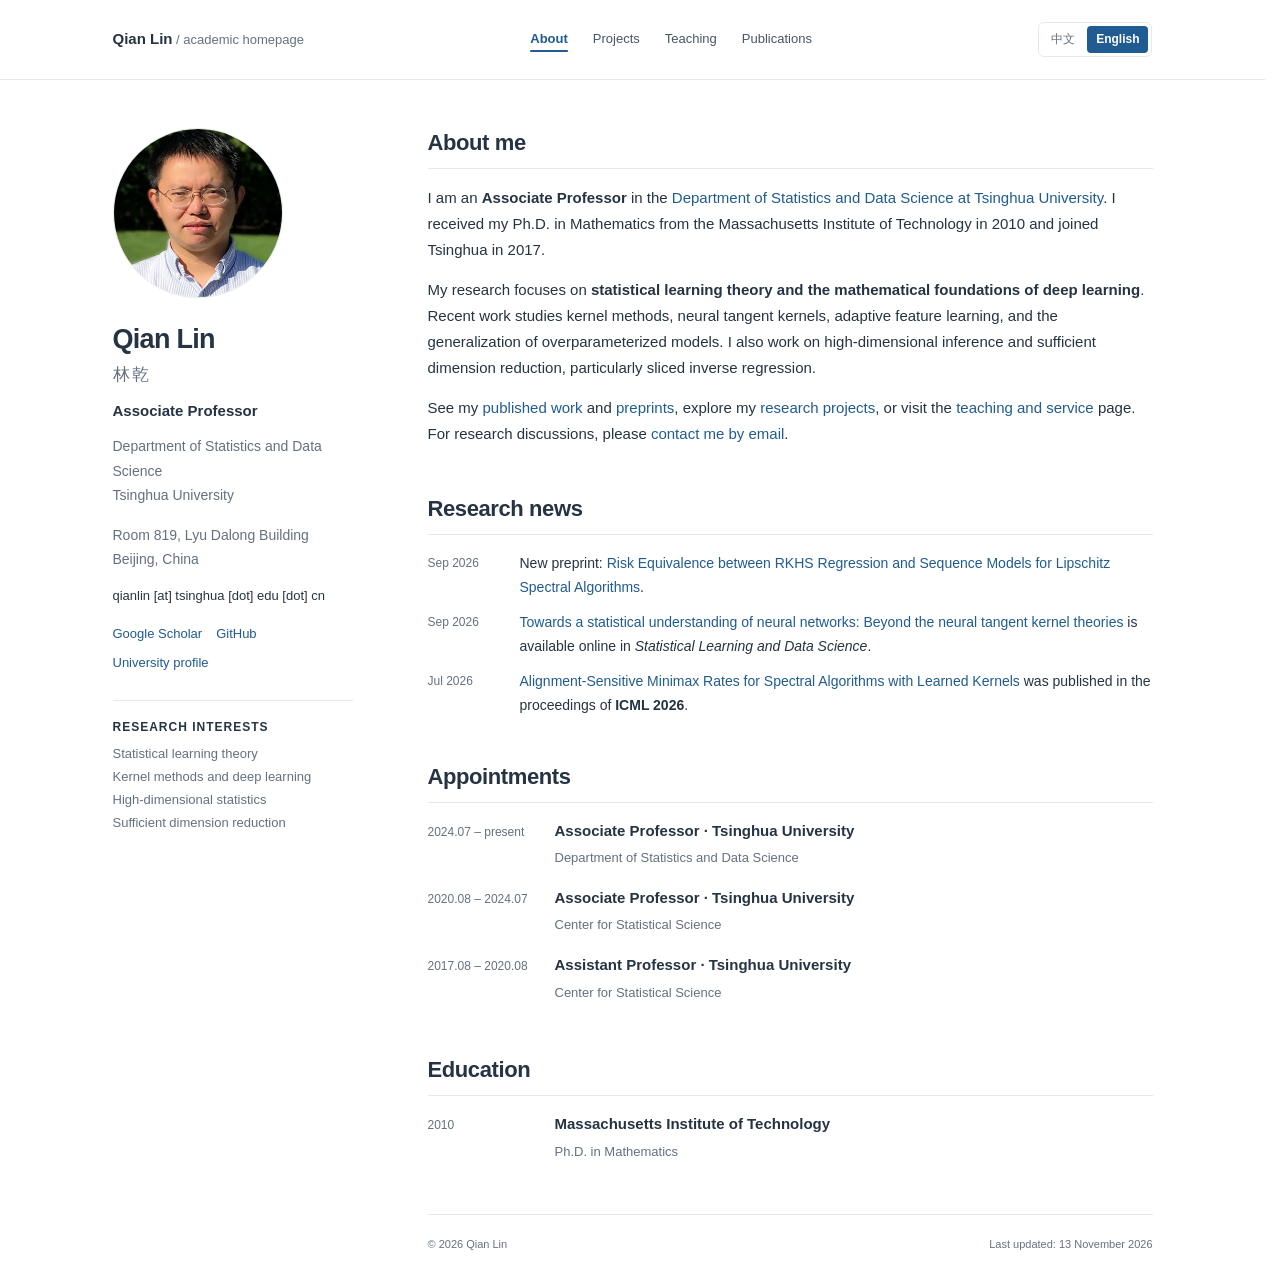
==== commit ad000c15: "Organize bilingual research themes and obfuscate email across the site" ====
--- a/index.html
+++ b/index.html
@@ -33,7 +33,7 @@
       <p class="position">Associate Professor</p>
       <p class="affiliation">Department of Statistics and Data Science<br>Tsinghua University</p>
       <p class="location">Room 819, Lyu Dalong Building<br>Beijing, China</p>
-      <a class="email" href="mailto:qianlin@tsinghua.edu.cn">qianlin@tsinghua.edu.cn</a>
+      <span class="email" id="contact-email">qianlin [at] tsinghua [dot] edu [dot] cn</span>
       <div class="profile-links" aria-label="Profile links">
         <a href="https://scholar.google.com/citations?user=kHPrqdgAAAAJ&amp;hl=en">Google Scholar</a>
         <a href="https://github.com/qianlinpage">GitHub</a>
@@ -50,7 +50,7 @@
         <h2>About me</h2>
         <p>I am an <strong>Associate Professor</strong> in the <a href="https://www.stat.tsinghua.edu.cn/en/info/1023/1049.htm">Department of Statistics and Data Science at Tsinghua University</a>. I received my Ph.D. in Mathematics from the Massachusetts Institute of Technology in 2010 and joined Tsinghua in 2017.</p>
         <p>My research focuses on <strong>statistical learning theory and the mathematical foundations of deep learning</strong>. Recent work studies kernel methods, neural tangent kernels, adaptive feature learning, and the generalization of overparameterized models. I also work on high-dimensional inference and sufficient dimension reduction, particularly sliced inverse regression.</p>
-        <p>See my <a href="publications.html#published-papers">published work</a> and <a href="publications.html#preprints">preprints</a>, explore my <a href="projects.html">research projects</a>, or visit the <a href="teaching.html">teaching and service</a> page. For research discussions, please <a href="mailto:qianlin@tsinghua.edu.cn">contact me by email</a>.</p>
+        <p>See my <a href="publications.html#published-papers">published work</a> and <a href="publications.html#preprints">preprints</a>, explore my <a href="projects.html">research projects</a>, or visit the <a href="teaching.html">teaching and service</a> page. For research discussions, please <a href="#contact-email">contact me by email</a>.</p>
       </section>
 
       <section id="news">
--- a/style.css
+++ b/style.css
@@ -25,6 +25,19 @@
 .merge-note{padding-left:10px;border-left:2px solid #dae5ed}.paper-links{flex-wrap:wrap}
 .publication{display:grid;grid-template-columns:102px minmax(0,1fr);gap:22px;padding:21px 0;border-bottom:1px solid var(--line)}.paper-mark{height:100px;background:#edf3f7;border:1px solid #dae5ed;display:flex;flex-direction:column;align-items:center;justify-content:center;font-size:9px;letter-spacing:1.3px;color:#56758d}.paper-mark span{font-family:Georgia,serif;font-size:36px;line-height:1.4;letter-spacing:0}.paper-mark.second{background:#f0f4ef;border-color:#e0e7dd;color:#6c7d60}.paper-content h3{color:var(--blue);font-size:16px}.authors,.venue,.paper-summary{font-size:13px;margin:5px 0}.venue{font-style:italic}.paper-summary{color:var(--muted);line-height:1.65}.paper-links{display:flex;gap:14px;font-size:11px;color:var(--muted);margin-top:9px}details{margin-top:6px;font-size:12px}summary{cursor:pointer;color:var(--blue);width:fit-content}pre{padding:12px;background:var(--soft);font-size:11px;overflow:auto;line-height:1.6;max-width:100%}
 .project,.teaching-entry{margin:19px 0}.project p,.teaching-entry p{font-size:14px;margin-bottom:3px}.project-meta{font-size:11px;color:var(--muted)}.timeline-row{display:grid;grid-template-columns:112px 1fr;gap:15px;margin:17px 0}.date{font-size:12px;color:var(--muted);padding-top:2px}.timeline-row p{font-size:13px;margin:0;color:var(--muted)}.plain-list{padding-left:19px;font-size:14px}.plain-list li{margin-bottom:9px}footer{border-top:1px solid var(--line);padding:20px 0 28px;display:flex;justify-content:space-between;gap:15px;font-size:11px;color:var(--muted)}
+/* Research themes; funding records retain the compact project style. */
+.research-project-nav{display:flex;flex-wrap:wrap;gap:8px 20px;margin:20px 0;padding:14px 16px;background:var(--soft);border-radius:6px;line-height:1.6}
+.research-project-nav a{color:var(--blue)}
+.research-project{padding:26px 0;border-top:1px solid var(--line)}
+.research-project h3{font-size:20px;line-height:1.45;margin-bottom:12px}
+.research-project h4{font-size:13px;font-weight:600;margin:20px 0 8px}
+.research-project>p{font-size:14px}
+.project-highlights,.project-papers{list-style:none;padding:0;margin:0;font-size:13px}
+.project-highlights li{padding-left:12px;border-left:2px solid #dae5ed;margin:14px 0}
+.project-highlights p{font-size:14px;margin:0 0 5px}
+.project-papers li{margin:12px 0}
+.project-paper-meta{display:block;color:var(--muted);font-size:11px;margin-top:3px}
+@media print{.research-project{break-inside:avoid}#projects{break-inside:auto}}
 @media(min-width:1200px){.layout{gap:75px}}
 @media(max-width:800px){.header-inner{padding:18px 24px;flex-wrap:wrap;gap:10px}nav{gap:20px}.layout{grid-template-columns:200px minmax(0,1fr);gap:30px;padding:32px 24px 0}.portrait{width:145px;height:145px}.publication{grid-template-columns:1fr}.paper-mark{display:none}.wordmark span{display:none}}
 @media(max-width:600px){html{scroll-padding-top:20px}.header-inner{display:block}.wordmark{font-size:15px}nav{margin-top:12px;gap:18px;flex-wrap:wrap;font-size:12px}.layout{display:block;padding:27px 22px 0}.profile{position:static;margin-bottom:30px;display:flow-root}.portrait{float:right;width:96px;height:96px;margin:0 0 15px 15px}h1{font-size:25px}.chinese-name{font-size:15px}.research-topics{clear:both;padding-top:14px;margin-top:18px}.research-topics ul{display:flex;flex-wrap:wrap;gap:4px 15px}.profile-note{margin-bottom:0!important}.section-heading{flex-wrap:wrap;gap:0;padding-bottom:7px}.section-heading h2{padding-bottom:4px}.news-list li{grid-template-columns:68px 1fr;gap:8px}.timeline-row{grid-template-columns:100px 1fr;gap:10px}footer{flex-wrap:wrap}h2{font-size:21px}}
